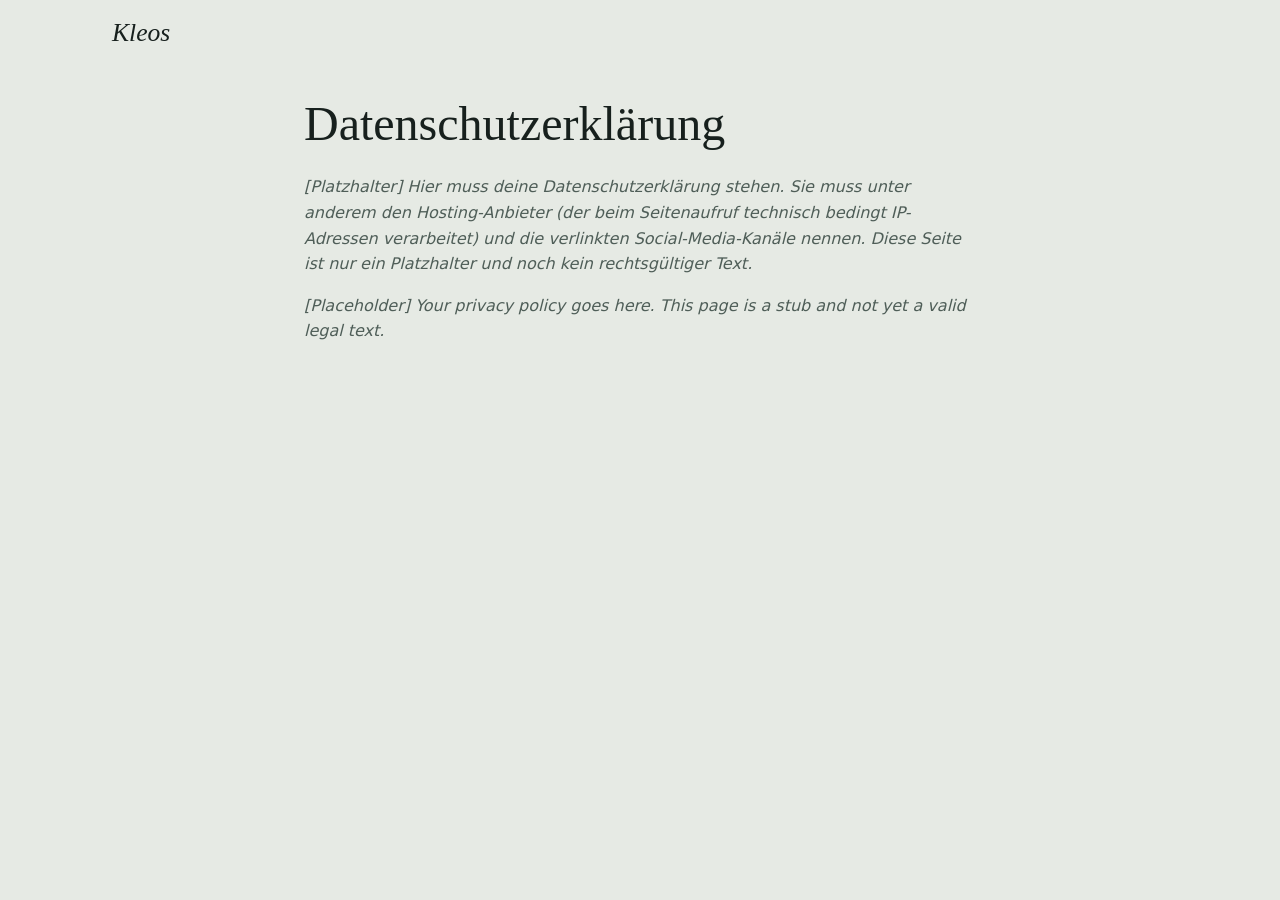
==== datenschutz.html @ c422bf6f "Init" ====
<!doctype html>
<html lang="de">
<head>
  <meta charset="utf-8">
  <meta name="viewport" content="width=device-width, initial-scale=1">
  <meta name="color-scheme" content="light dark">
  <title>Datenschutz – Kleos</title>
  <link rel="stylesheet" href="style.css">
</head>
<body>
  <header class="wrap bar"><a class="brand" href="index.html">Kleos</a></header>
  <main class="wrap legal">
    <h1>Datenschutzerklärung</h1>
    <p class="ph-text">[Platzhalter] Hier muss deine Datenschutzerklärung stehen. Sie muss unter anderem den Hosting-Anbieter (der beim Seitenaufruf technisch bedingt IP-Adressen verarbeitet) und die verlinkten Social-Media-Kanäle nennen. Diese Seite ist nur ein Platzhalter und noch kein rechtsgültiger Text.</p>
    <p class="ph-text">[Placeholder] Your privacy policy goes here. This page is a stub and not yet a valid legal text.</p>
  </main>
</body>
</html>
---- style.css ----
/* Kleos: layout concept
   Left-aligned, one oversized italic wordmark as the single bold move,
   everything else quiet: hairline-ruled sections with the heading in a
   narrow left column. Palette: stone with a green bias, oxidised-bronze
   (verdigris) accent. No external fonts or requests. */

:root {
  color-scheme: light;
  --bg: #E6EAE4;
  --surface: #F0F3EC;
  --fg: #17201D;
  --muted: #4F5E58;
  --line: #C2CBC4;
  --accent: #1F6B5C;
  --accent-ink: #F0F3EC;
  --scrim: rgba(8, 14, 12, .78);
  --display: "Bodoni 72", "Bodoni MT", Didot, "Hoefler Text", "Palatino Linotype", Georgia, serif;
  --body: system-ui, -apple-system, "Segoe UI", Roboto, "Helvetica Neue", Arial, sans-serif;
  --gutter: clamp(1rem, 4vw, 3rem);
}

@media (prefers-color-scheme: dark) {
  :root {
    color-scheme: dark;
    --bg: #0E1513;
    --surface: #16201D;
    --fg: #E4EBE6;
    --muted: #9CAAA4;
    --line: #2B3934;
    --accent: #6CC4AF;
    --accent-ink: #0E1513;
    --scrim: rgba(0, 0, 0, .7);
  }
}

* { box-sizing: border-box; }
[hidden] { display: none !important; }
html { scroll-behavior: smooth; -webkit-text-size-adjust: 100%; }
@media (prefers-reduced-motion: reduce) { html { scroll-behavior: auto; } }

body {
  margin: 0;
  background: var(--bg);
  color: var(--fg);
  font: 1rem/1.6 var(--body);
}

img { max-width: 100%; display: block; }
a { color: var(--accent); }
a:focus-visible, button:focus-visible {
  outline: 2px solid var(--accent);
  outline-offset: 3px;
}

.wrap {
  width: 100%;
  max-width: 72rem;
  margin-inline: auto;
  padding-inline: var(--gutter);
}

.skip { position: absolute; left: -999px; top: 0; }
.skip:focus { left: 1rem; top: 1rem; z-index: 20; padding: .5rem 1rem; background: var(--bg); color: var(--fg); }

/* ---------- Header ---------- */
.bar {
  display: flex;
  flex-wrap: wrap;
  align-items: center;
  justify-content: space-between;
  gap: .75rem 2rem;
  padding-block: 1.25rem;
}
.brand {
  font: italic 400 1.6rem/1 var(--display);
  color: var(--fg);
  text-decoration: none;
}
.nav { display: flex; flex-wrap: wrap; gap: .25rem 1.5rem; font-size: .95rem; }
.nav a {
  color: var(--fg);
  text-decoration: none;
  padding-block: .25rem;
  border-bottom: 1px solid transparent;
}
.nav a:hover { border-bottom-color: var(--accent); }

.lang { display: flex; border: 1px solid var(--line); }
.lang button {
  background: none;
  border: 0;
  padding: .3rem .7rem;
  font: 600 .8rem var(--body);
  letter-spacing: .08em;
  color: var(--muted);
  cursor: pointer;
}
.lang button[aria-pressed="true"] { background: var(--fg); color: var(--bg); }

/* ---------- Hero ---------- */
.hero { padding-block: clamp(1.5rem, 5vw, 4rem) clamp(2.5rem, 6vw, 5rem); }
.eyebrow {
  display: flex;
  flex-wrap: wrap;
  align-items: baseline;
  gap: .5rem 1.25rem;
  margin: 0;
  font-size: .8rem;
  letter-spacing: .16em;
  text-transform: uppercase;
  color: var(--muted);
}
.greek { color: var(--accent); font-weight: 600; letter-spacing: .3em; }
.wordmark {
  margin: .05em 0 0;
  padding-bottom: .08em;
  max-width: 100%;
  font: italic 400 clamp(5.5rem, 28vw, 20rem)/.8 var(--display);
  letter-spacing: -.04em;
}
.hero-foot {
  display: grid;
  grid-template-columns: minmax(0, 1fr) auto;
  gap: 1.5rem 3rem;
  align-items: end;
  margin-top: clamp(1.5rem, 4vw, 3rem);
}
.gloss {
  margin: 0;
  max-width: 30ch;
  font: 400 clamp(1.35rem, 2.6vw, 1.9rem)/1.3 var(--display);
}
.actions { display: flex; flex-wrap: wrap; gap: .75rem; margin: 0; }
@media (max-width: 44rem) { .hero-foot { grid-template-columns: minmax(0, 1fr); } }

.btn {
  display: inline-flex;
  align-items: center;
  gap: .55rem;
  padding: .8rem 1.25rem;
  border: 1px solid var(--fg);
  border-radius: 2px;
  color: var(--fg);
  background: transparent;
  font: 600 .95rem var(--body);
  text-decoration: none;
}
.btn svg { width: 1.1em; height: 1.1em; flex: none; }
.btn.primary { background: var(--accent); border-color: var(--accent); color: var(--accent-ink); }
.btn.off { border-style: dashed; color: var(--muted); border-color: var(--line); }
@media (prefers-reduced-motion: no-preference) {
  .btn, .soc, .nav a { transition: background-color .15s, border-color .15s, color .15s; }
}
.btn:hover { border-color: var(--accent); }
.btn.primary:hover { filter: brightness(1.08); }

/* ---------- Sections ---------- */
.section-grid {
  display: grid;
  grid-template-columns: minmax(0, 13rem) minmax(0, 1fr);
  gap: 1.5rem 2rem;
  padding-block: clamp(2.5rem, 6vw, 4.5rem);
  border-top: 1px solid var(--line);
}
.section-grid > h2 {
  margin: 0;
  font: 400 clamp(1.6rem, 3vw, 2.1rem)/1.15 var(--display);
}
@media (max-width: 48rem) { .section-grid { grid-template-columns: minmax(0, 1fr); } }
.section-body { min-width: 0; }
.lead { margin: 0 0 1.5rem; color: var(--muted); max-width: 40rem; }

/* Premise */
.prose p { margin: 0 0 1rem; max-width: 40rem; }
.prose .lede { font: 400 clamp(1.3rem, 2.4vw, 1.7rem)/1.4 var(--display); }
.ph-text { color: var(--muted); font-style: italic; }
.facts {
  display: grid;
  grid-template-columns: repeat(auto-fit, minmax(11rem, 1fr));
  gap: 1px;
  margin: 2rem 0 0;
  background: var(--line);
  border: 1px solid var(--line);
}
.facts div { background: var(--bg); padding: 1rem 1.1rem; }
.facts dt { font-size: .75rem; letter-spacing: .14em; text-transform: uppercase; color: var(--muted); }
.facts dd { margin: .3rem 0 0; font: 400 1.25rem/1.3 var(--display); }

/* Gallery */
.gallery {
  display: grid;
  grid-template-columns: repeat(2, minmax(0, 1fr));
  grid-auto-rows: 9rem;
  gap: .75rem;
}
.tile {
  position: relative;
  overflow: hidden;
  padding: 0;
  border: 0;
  border-radius: 2px;
  background: var(--surface);
  color: inherit;
  text-align: left;
}
button.tile { cursor: zoom-in; }
.tile img { width: 100%; height: 100%; object-fit: cover; }
.tile:nth-child(6n+1) { grid-column: span 2; grid-row: span 2; }
.cap {
  position: absolute;
  inset: auto 0 0 0;
  padding: 1.5rem 1rem .75rem;
  background: linear-gradient(transparent, var(--scrim));
  color: #fff;
  font-size: .85rem;
}
.tile.ph {
  border: 1px dashed var(--line);
  background:
    repeating-linear-gradient(135deg, transparent 0 11px, color-mix(in srgb, var(--accent) 14%, transparent) 11px 12px),
    linear-gradient(160deg, color-mix(in srgb, var(--accent) 22%, var(--surface)), var(--surface));
}
.tile.ph .cap { background: none; color: var(--muted); }

@media (min-width: 40rem) {
  .gallery { grid-template-columns: repeat(6, minmax(0, 1fr)); grid-auto-rows: clamp(5rem, 11vw, 8.5rem); }
  .tile:nth-child(6n+1) { grid-column: span 4; grid-row: span 3; }
  .tile:nth-child(6n+2) { grid-column: span 2; grid-row: span 2; }
  .tile:nth-child(6n+3) { grid-column: span 2; grid-row: span 1; }
  .tile:nth-child(6n+4), .tile:nth-child(6n+5), .tile:nth-child(6n+6) { grid-column: span 2; grid-row: span 2; }
}

dialog#lightbox {
  width: min(92vw, 70rem);
  max-height: 92vh;
  padding: 0;
  border: 0;
  background: transparent;
  color: #fff;
  overflow: visible;
}
dialog#lightbox::backdrop { background: rgba(5, 9, 8, .9); }
dialog#lightbox img { max-width: 100%; max-height: 80vh; margin: 0 auto; }
dialog#lightbox p { margin: .75rem 0 0; text-align: center; font-size: .9rem; }
dialog#lightbox .close {
  position: absolute;
  top: -2.75rem;
  right: 0;
  padding: .4rem .8rem;
  background: none;
  border: 1px solid rgba(255, 255, 255, .5);
  color: #fff;
  font: 600 .85rem var(--body);
  cursor: pointer;
}

/* Downloads */
.dl-group + .dl-group { margin-top: 2.5rem; }
.dl-group h3 {
  margin: 0 0 .5rem;
  font-size: .8rem;
  font-weight: 600;
  letter-spacing: .16em;
  text-transform: uppercase;
  color: var(--muted);
}
.dl {
  display: grid;
  grid-template-columns: minmax(0, 1fr) auto;
  gap: .5rem 1.5rem;
  align-items: center;
  padding-block: 1.1rem;
  border-top: 1px solid var(--line);
}
.dl:last-child { border-bottom: 1px solid var(--line); }
.dl h4 { margin: 0; font: 400 1.4rem/1.25 var(--display); }
.dl p { margin: .2rem 0 0; color: var(--muted); }
.dl .meta { font-size: .85rem; font-variant-numeric: tabular-nums; margin-top: .4rem; }
@media (max-width: 36rem) { .dl { grid-template-columns: minmax(0, 1fr); } .dl .btn { justify-self: start; } }

/* Social */
.social {
  list-style: none;
  margin: 0;
  padding: 0;
  display: grid;
  grid-template-columns: repeat(auto-fit, minmax(14rem, 1fr));
  gap: .75rem;
}
.soc {
  display: flex;
  justify-content: space-between;
  align-items: center;
  padding: 1rem 1.1rem;
  border: 1px solid var(--line);
  border-radius: 2px;
  color: var(--fg);
  text-decoration: none;
  font: 400 1.25rem/1.2 var(--display);
}
.soc:hover { border-color: var(--accent); color: var(--accent); }

/* Footer */
.foot {
  display: flex;
  flex-wrap: wrap;
  justify-content: space-between;
  gap: .5rem 2rem;
  padding-block: 2rem 3rem;
  border-top: 1px solid var(--line);
  color: var(--muted);
  font-size: .9rem;
}
.foot a { color: inherit; }
.foot nav { display: flex; gap: 1.25rem; }

/* Legal pages */
.legal { padding-block: 2rem 4rem; max-width: 48rem; }
.legal h1 { font: 400 clamp(2rem, 5vw, 3rem)/1.1 var(--display); margin: 0 0 1.5rem; }
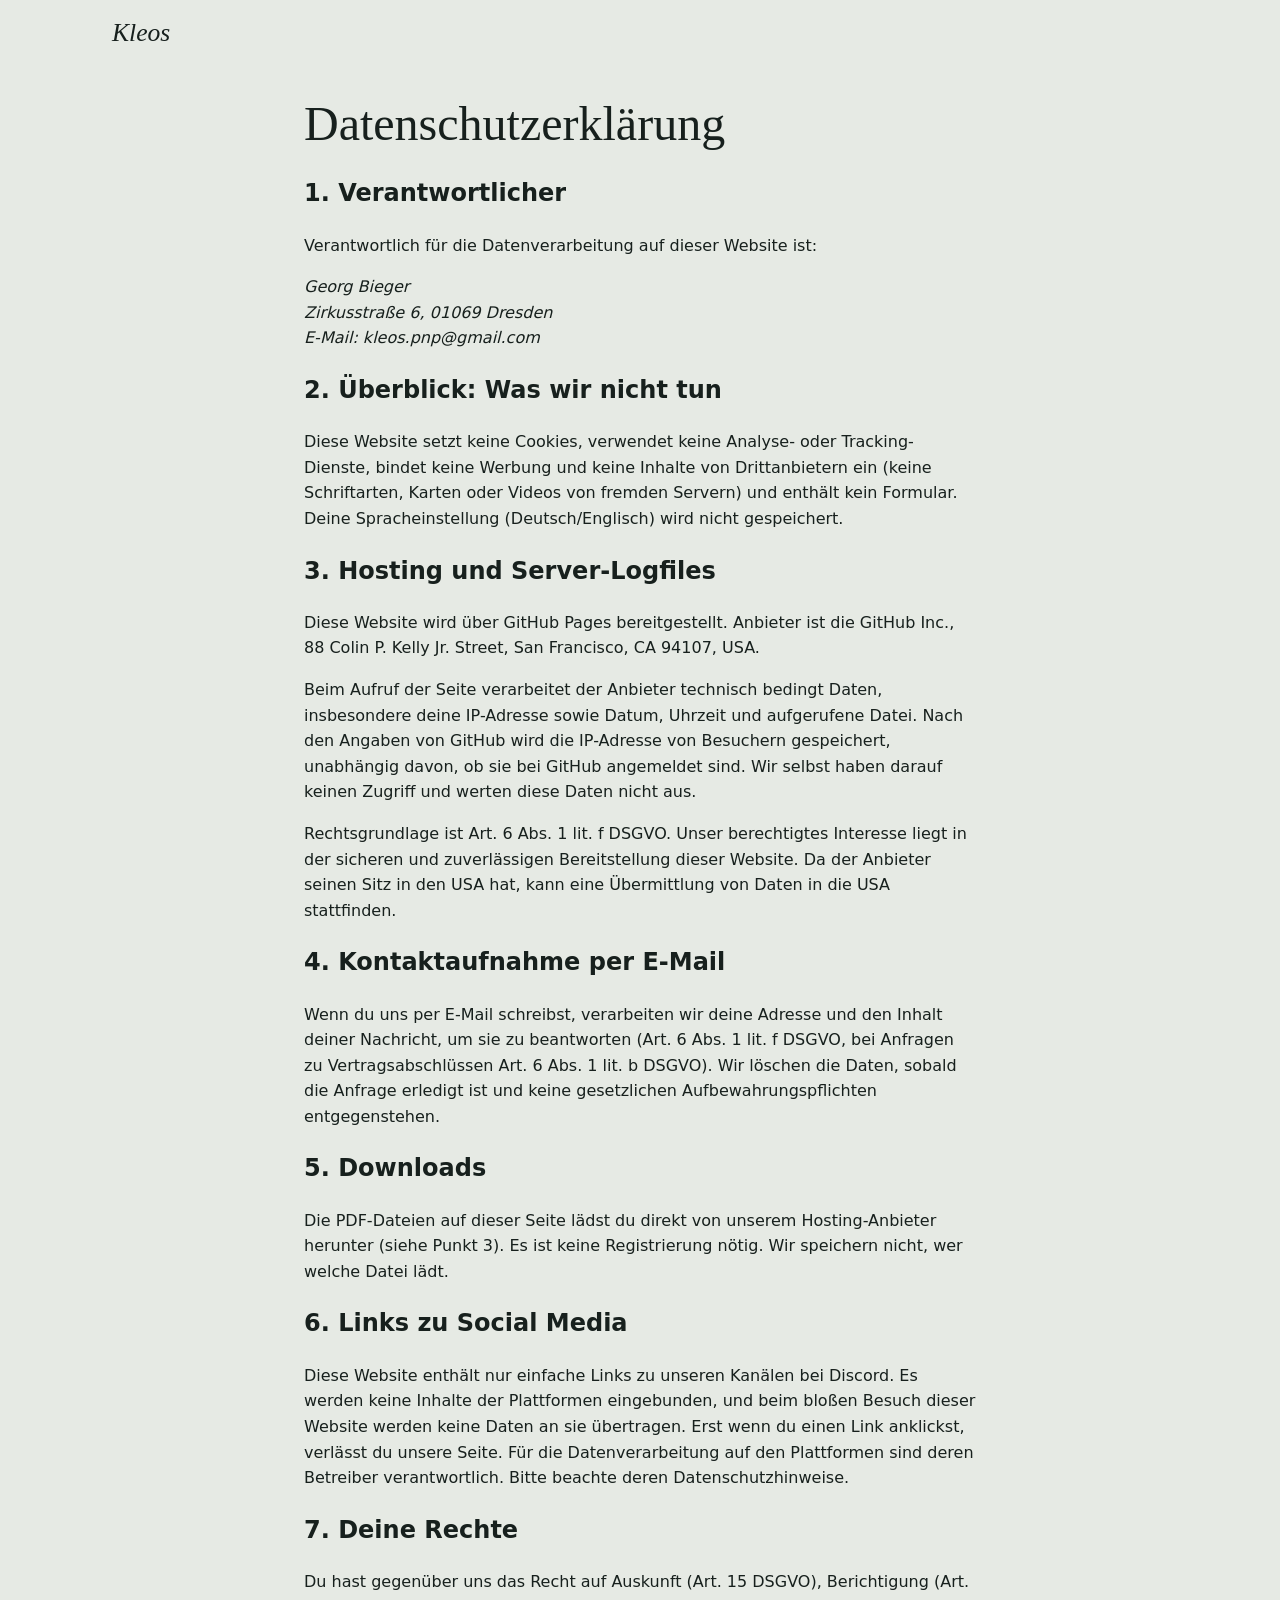
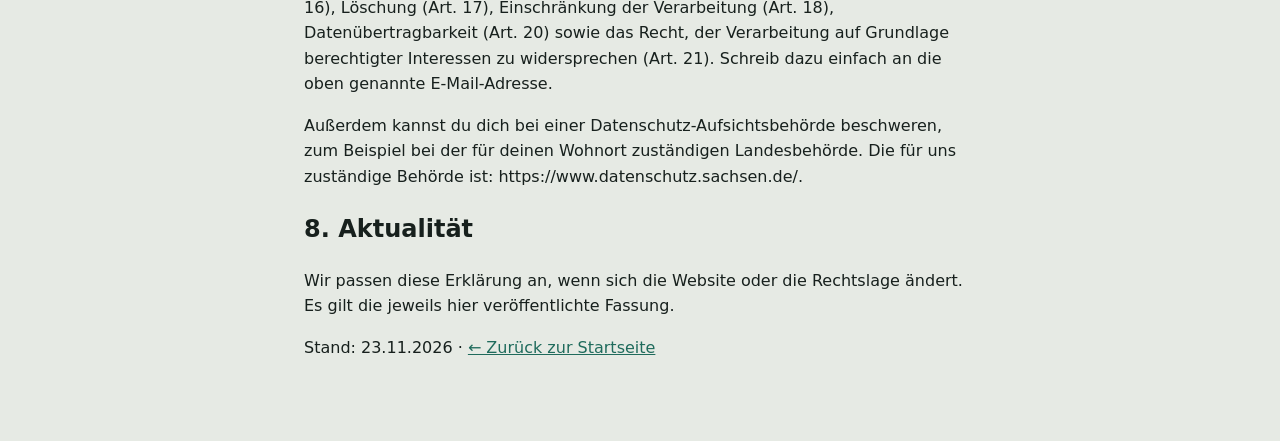
==== commit 649526d7: "NEW Impressum + Datenschutz" ====
--- a/datenschutz.html
+++ b/datenschutz.html
@@ -4,6 +4,7 @@
   <meta charset="utf-8">
   <meta name="viewport" content="width=device-width, initial-scale=1">
   <meta name="color-scheme" content="light dark">
+  <meta name="robots" content="noindex">
   <title>Datenschutz – Kleos</title>
   <link rel="stylesheet" href="style.css">
 </head>
@@ -11,8 +12,39 @@
   <header class="wrap bar"><a class="brand" href="index.html">Kleos</a></header>
   <main class="wrap legal">
     <h1>Datenschutzerklärung</h1>
-    <p class="ph-text">[Platzhalter] Hier muss deine Datenschutzerklärung stehen. Sie muss unter anderem den Hosting-Anbieter (der beim Seitenaufruf technisch bedingt IP-Adressen verarbeitet) und die verlinkten Social-Media-Kanäle nennen. Diese Seite ist nur ein Platzhalter und noch kein rechtsgültiger Text.</p>
-    <p class="ph-text">[Placeholder] Your privacy policy goes here. This page is a stub and not yet a valid legal text.</p>
+    <h2>1. Verantwortlicher</h2>
+    <p>Verantwortlich für die Datenverarbeitung auf dieser Website ist:</p>
+    <address>
+      Georg Bieger<br>
+      Zirkusstraße 6, 01069 Dresden<br>
+      E-Mail: kleos.pnp@gmail.com
+    </address>
+
+    <h2>2. Überblick: Was wir nicht tun</h2>
+    <p>Diese Website setzt keine Cookies, verwendet keine Analyse- oder Tracking-Dienste, bindet keine Werbung und keine Inhalte von Drittanbietern ein (keine Schriftarten, Karten oder Videos von fremden Servern) und enthält kein Formular. Deine Spracheinstellung (Deutsch/Englisch) wird nicht gespeichert.</p>
+
+    <h2>3. Hosting und Server-Logfiles</h2>
+    <p>Diese Website wird über GitHub Pages bereitgestellt. Anbieter ist die GitHub Inc., 88 Colin P. Kelly Jr. Street, San Francisco, CA 94107, USA.</p>
+    <p>Beim Aufruf der Seite verarbeitet der Anbieter technisch bedingt Daten, insbesondere deine IP-Adresse sowie Datum, Uhrzeit und aufgerufene Datei. Nach den Angaben von GitHub wird die IP-Adresse von Besuchern gespeichert, unabhängig davon, ob sie bei GitHub angemeldet sind. Wir selbst haben darauf keinen Zugriff und werten diese Daten nicht aus.</p>
+    <p>Rechtsgrundlage ist Art. 6 Abs. 1 lit. f DSGVO. Unser berechtigtes Interesse liegt in der sicheren und zuverlässigen Bereitstellung dieser Website. Da der Anbieter seinen Sitz in den USA hat, kann eine Übermittlung von Daten in die USA stattfinden.</p>
+
+    <h2>4. Kontaktaufnahme per E-Mail</h2>
+    <p>Wenn du uns per E-Mail schreibst, verarbeiten wir deine Adresse und den Inhalt deiner Nachricht, um sie zu beantworten (Art. 6 Abs. 1 lit. f DSGVO, bei Anfragen zu Vertragsabschlüssen Art. 6 Abs. 1 lit. b DSGVO). Wir löschen die Daten, sobald die Anfrage erledigt ist und keine gesetzlichen Aufbewahrungspflichten entgegenstehen.</p>
+
+    <h2>5. Downloads</h2>
+    <p>Die PDF-Dateien auf dieser Seite lädst du direkt von unserem Hosting-Anbieter herunter (siehe Punkt 3). Es ist keine Registrierung nötig. Wir speichern nicht, wer welche Datei lädt.</p>
+
+    <h2>6. Links zu Social Media</h2>
+    <p>Diese Website enthält nur einfache Links zu unseren Kanälen bei Discord. Es werden keine Inhalte der Plattformen eingebunden, und beim bloßen Besuch dieser Website werden keine Daten an sie übertragen. Erst wenn du einen Link anklickst, verlässt du unsere Seite. Für die Datenverarbeitung auf den Plattformen sind deren Betreiber verantwortlich. Bitte beachte deren Datenschutzhinweise.</p>
+
+    <h2>7. Deine Rechte</h2>
+    <p>Du hast gegenüber uns das Recht auf Auskunft (Art. 15 DSGVO), Berichtigung (Art. 16), Löschung (Art. 17), Einschränkung der Verarbeitung (Art. 18), Datenübertragbarkeit (Art. 20) sowie das Recht, der Verarbeitung auf Grundlage berechtigter Interessen zu widersprechen (Art. 21). Schreib dazu einfach an die oben genannte E-Mail-Adresse.</p>
+    <p>Außerdem kannst du dich bei einer Datenschutz-Aufsichtsbehörde beschweren, zum Beispiel bei der für deinen Wohnort zuständigen Landesbehörde. Die für uns zuständige Behörde ist: https://www.datenschutz.sachsen.de/.</p>
+
+    <h2>8. Aktualität</h2>
+    <p>Wir passen diese Erklärung an, wenn sich die Website oder die Rechtslage ändert. Es gilt die jeweils hier veröffentlichte Fassung.</p>
+
+    <p class="stand">Stand: 23.11.2026 · <a href="index.html">← Zurück zur Startseite</a></p>
   </main>
 </body>
 </html>
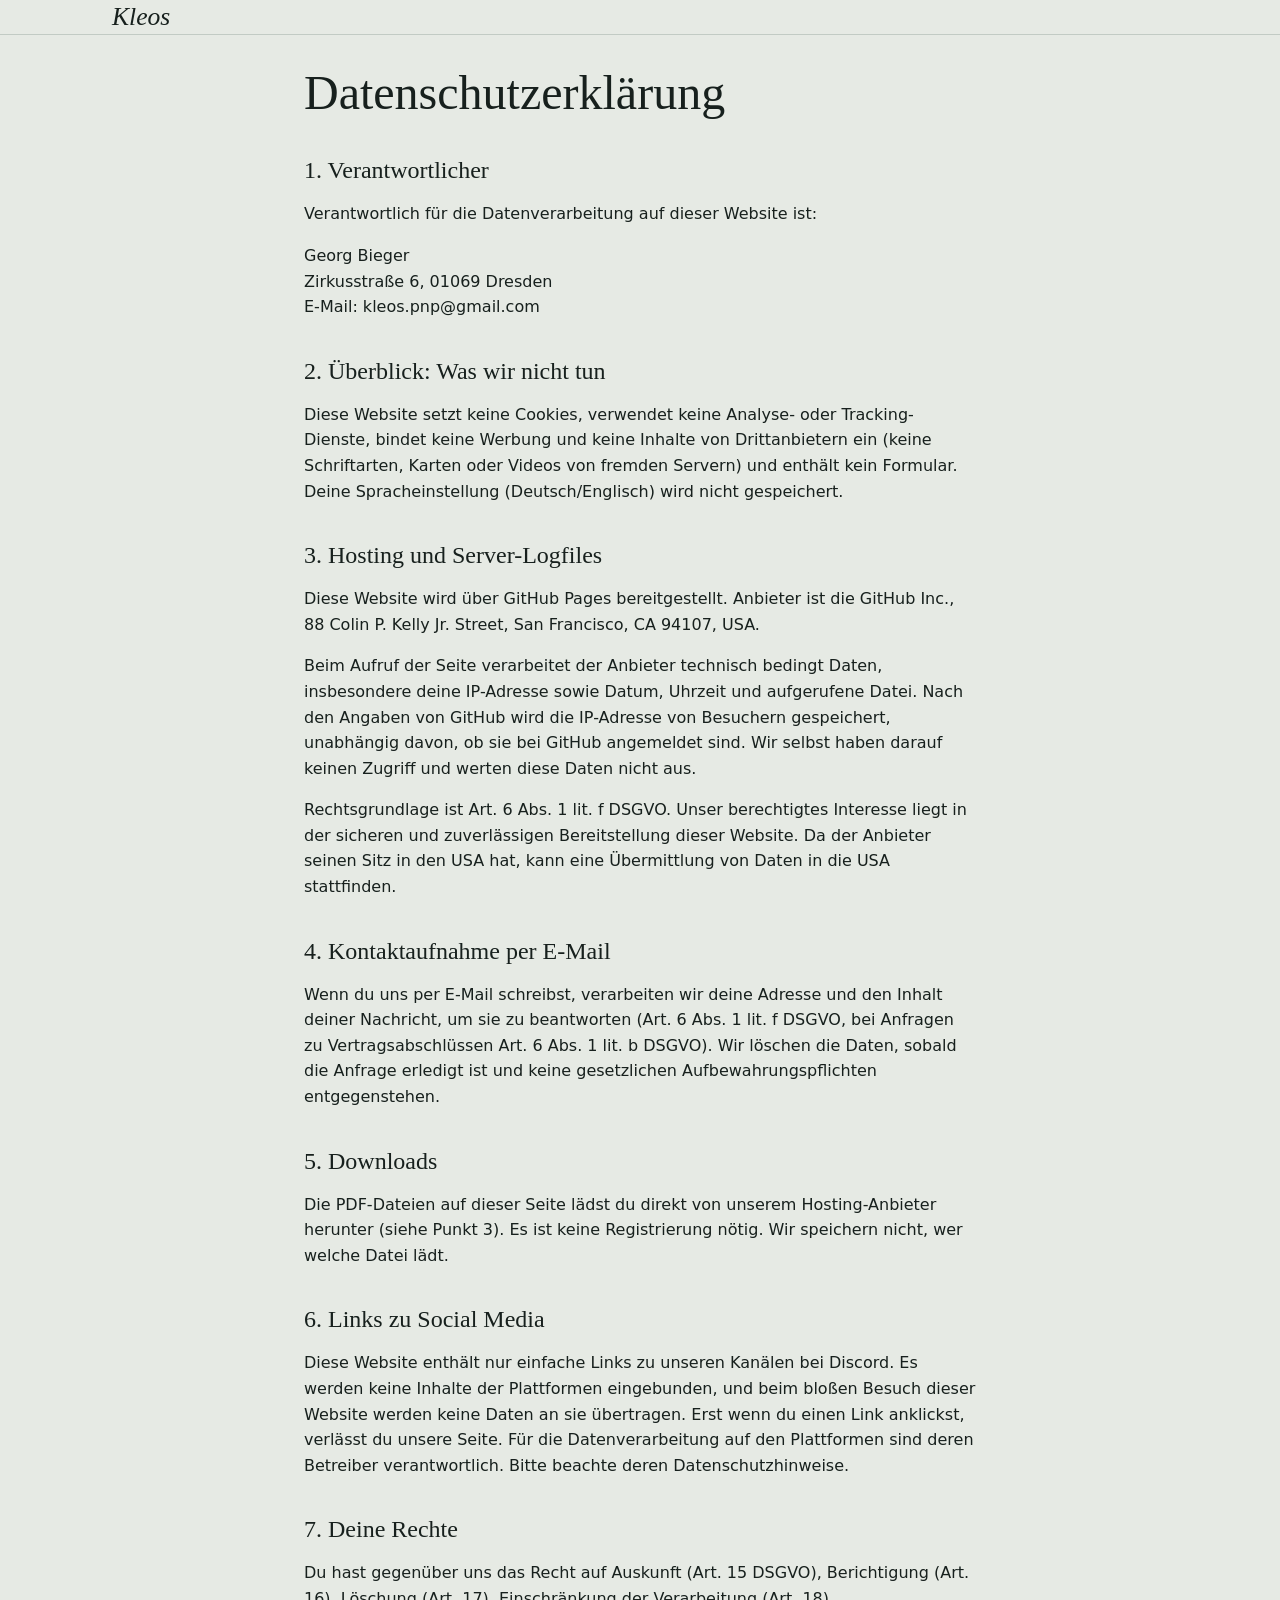
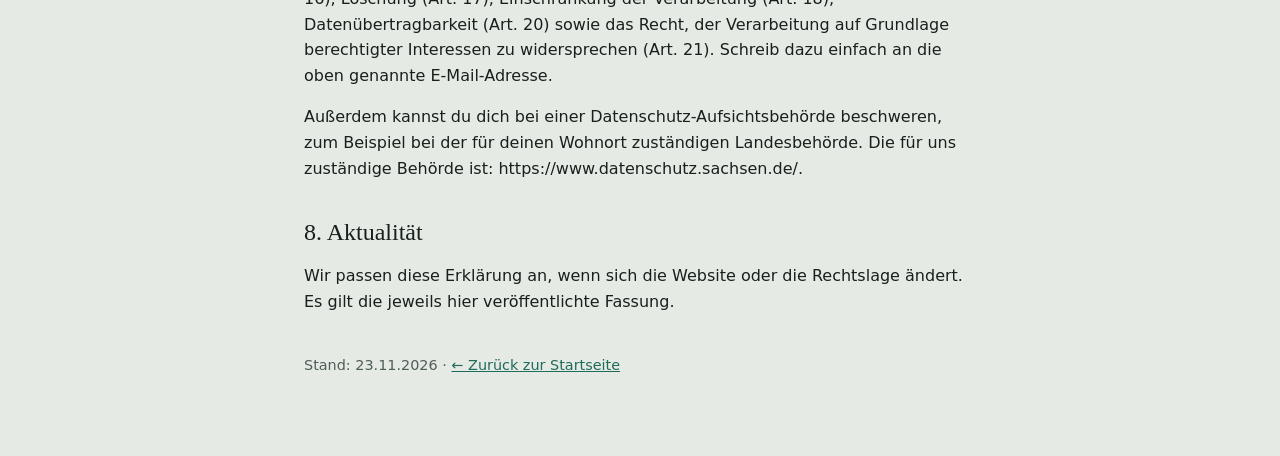
==== commit e8fa7e31: "DEV navigation" ====
--- a/datenschutz.html
+++ b/datenschutz.html
@@ -9,7 +9,7 @@
   <link rel="stylesheet" href="style.css">
 </head>
 <body>
-  <header class="wrap bar"><a class="brand" href="index.html">Kleos</a></header>
+  <header class="site-header"><div class="wrap bar"><a class="brand" href="index.html">Kleos</a></div></header>
   <main class="wrap legal">
     <h1>Datenschutzerklärung</h1>
     <h2>1. Verantwortlicher</h2>
--- a/style.css
+++ b/style.css
@@ -14,6 +14,8 @@
   --accent: #1F6B5C;
   --accent-ink: #F0F3EC;
   --scrim: rgba(8, 14, 12, .78);
+  --hot: #A24A12;
+  --idea: #3F5FA8;
   --display: "Bodoni 72", "Bodoni MT", Didot, "Hoefler Text", "Palatino Linotype", Georgia, serif;
   --body: system-ui, -apple-system, "Segoe UI", Roboto, "Helvetica Neue", Arial, sans-serif;
   --gutter: clamp(1rem, 4vw, 3rem);
@@ -30,12 +32,14 @@
     --accent: #6CC4AF;
     --accent-ink: #0E1513;
     --scrim: rgba(0, 0, 0, .7);
+    --hot: #F0A268;
+    --idea: #8FB0F0;
   }
 }
 
 * { box-sizing: border-box; }
 [hidden] { display: none !important; }
-html { scroll-behavior: smooth; -webkit-text-size-adjust: 100%; }
+html { scroll-behavior: smooth; scroll-padding-top: var(--header-height, 12rem); -webkit-text-size-adjust: 100%; }
 @media (prefers-reduced-motion: reduce) { html { scroll-behavior: auto; } }
 
 body {
@@ -63,20 +67,27 @@
 .skip:focus { left: 1rem; top: 1rem; z-index: 20; padding: .5rem 1rem; background: var(--bg); color: var(--fg); }
 
 /* ---------- Header ---------- */
+.site-header {
+  position: sticky;
+  top: 0;
+  z-index: 10;
+  background: var(--bg);
+  border-bottom: 1px solid var(--line);
+}
 .bar {
   display: flex;
   flex-wrap: wrap;
   align-items: center;
   justify-content: space-between;
-  gap: .75rem 2rem;
-  padding-block: 1.25rem;
+  gap: .25rem .75rem;
+  padding-block: .25rem;
 }
 .brand {
   font: italic 400 1.6rem/1 var(--display);
   color: var(--fg);
   text-decoration: none;
 }
-.nav { display: flex; flex-wrap: wrap; gap: .25rem 1.5rem; font-size: .95rem; }
+.nav { display: flex; flex-wrap: wrap; gap: 0 1.5rem; font-size: .95rem; }
 .nav a {
   color: var(--fg);
   text-decoration: none;
@@ -84,6 +95,20 @@
   border-bottom: 1px solid transparent;
 }
 .nav a:hover { border-bottom-color: var(--accent); }
+
+@media (max-width: 48rem) {
+  html { scroll-padding-bottom: var(--nav-height, 10rem); }
+  .home { padding-bottom: var(--nav-height, 10rem); }
+  .nav {
+    position: fixed;
+    inset: auto 0 0;
+    justify-content: center;
+    gap: 0 1.5rem;
+    padding: .25rem var(--gutter) calc(.25rem + env(safe-area-inset-bottom, 0px));
+    background: var(--bg);
+    border-top: 1px solid var(--line);
+  }
+}
 
 .lang { display: flex; border: 1px solid var(--line); }
 .lang button {
@@ -98,7 +123,13 @@
 .lang button[aria-pressed="true"] { background: var(--fg); color: var(--bg); }
 
 /* ---------- Hero ---------- */
-.hero { padding-block: clamp(1.5rem, 5vw, 4rem) clamp(2.5rem, 6vw, 5rem); }
+.hero {
+  display: grid;
+  grid-template-columns: minmax(0, 1fr);
+  gap: 2rem;
+  padding-block: clamp(1.5rem, 5vw, 4rem) clamp(2.5rem, 6vw, 5rem);
+}
+.hero-main { min-width: 0; }
 .eyebrow {
   display: flex;
   flex-wrap: wrap;
@@ -132,6 +163,27 @@
 }
 .actions { display: flex; flex-wrap: wrap; gap: .75rem; margin: 0; }
 @media (max-width: 44rem) { .hero-foot { grid-template-columns: minmax(0, 1fr); } }
+
+.hero-art { margin: 0; justify-self: center; width: min(100%, 26rem); }
+.hero-art button {
+  display: block;
+  width: 100%;
+  padding: 0;
+  border: 0;
+  background: none;
+  cursor: zoom-in;
+}
+.hero-art img { width: 100%; height: auto; aspect-ratio: 800 / 1074; }
+
+@media (min-width: 56rem) {
+  .hero.hero-side {
+    grid-template-columns: minmax(0, 1fr) clamp(15rem, 34%, 26rem);
+    gap: 2rem 3rem;
+    align-items: center;
+  }
+  .hero-side .wordmark { font-size: clamp(5.5rem, 18vw, 18rem); }
+  .hero-side .hero-foot { grid-template-columns: minmax(0, 1fr); align-items: start; }
+}
 
 .btn {
   display: inline-flex;
@@ -173,6 +225,8 @@
 /* Premise */
 .prose p { margin: 0 0 1rem; max-width: 40rem; }
 .prose .lede { font: 400 clamp(1.3rem, 2.4vw, 1.7rem)/1.4 var(--display); }
+.prose .lede.has-subtitle { margin-bottom: .25rem; }
+.prose .premise-subtitle { color: var(--muted); margin-bottom: 1.5rem; }
 .ph-text { color: var(--muted); font-style: italic; }
 .facts {
   display: grid;
@@ -185,6 +239,50 @@
 .facts div { background: var(--bg); padding: 1rem 1.1rem; }
 .facts dt { font-size: .75rem; letter-spacing: .14em; text-transform: uppercase; color: var(--muted); }
 .facts dd { margin: .3rem 0 0; font: 400 1.25rem/1.3 var(--display); }
+
+/* Work in progress */
+.work-updated { margin: 0 0 1rem; color: var(--muted); font-size: .9rem; }
+.work { list-style: none; margin: 0; padding: 0; }
+.wk {
+  display: grid;
+  grid-template-columns: minmax(0, 1fr) auto;
+  gap: .75rem 1.5rem;
+  align-items: start;
+  padding-block: 1.4rem;
+  border-top: 1px solid var(--line);
+}
+.wk-main { min-width: 0; }
+.wk h3 { margin: 0; font: 400 1.5rem/1.25 var(--display); }
+.wk p { margin: .4rem 0 0; max-width: 38rem; }
+.wk ul { margin: .6rem 0 0; padding-left: 1.2rem; max-width: 38rem; }
+.wk li::marker { color: var(--accent); }
+
+.status {
+  --tone: var(--muted);
+  display: inline-block;
+  padding: .45rem .9rem;
+  border: 2px solid var(--tone);
+  border-radius: 999px;
+  background: color-mix(in srgb, var(--tone) 14%, transparent);
+  color: var(--tone);
+  font: 400 1.15rem/1.2 var(--display);
+  text-align: center;
+  white-space: nowrap;
+  transform-origin: right center;
+}
+.status.hot  { --tone: var(--hot); }
+.status.go   { --tone: var(--accent); }
+.status.idea { --tone: var(--idea); }
+.status.rest { --tone: var(--muted); border-style: dashed; }
+.status.plain { --tone: var(--fg); }
+@media (max-width: 36rem) {
+  .wk { grid-template-columns: minmax(0, 1fr); }
+  .status { order: -1; justify-self: start; white-space: normal; transform-origin: left center; }
+}
+@media (prefers-reduced-motion: no-preference) {
+  .status { transition: transform .2s; }
+  .wk:hover .status { transform: rotate(0deg); }
+}
 
 /* Gallery */
 .gallery {
@@ -300,6 +398,20 @@
 }
 .soc:hover { border-color: var(--accent); color: var(--accent); }
 
+/* Footnote */
+.gloss sup { font-size: .5em; line-height: 0; margin-left: .15em; vertical-align: super; }
+.gloss sup a { text-decoration: none; padding: .1em .2em; }
+.gloss sup a:hover { text-decoration: underline; }
+.sr { position: absolute; width: 1px; height: 1px; overflow: hidden; clip: rect(0 0 0 0); white-space: nowrap; }
+.notes { padding-block: 2.5rem 1.5rem; color: var(--muted); font-size: .9rem; }
+.notes ol { margin: 0; padding-left: 1.4rem; max-width: 46rem; }
+.notes li { padding-left: .25rem; scroll-margin-top: 2rem; }
+.notes li::marker { color: var(--accent); font-weight: 600; }
+.notes .back { text-decoration: none; margin-left: .25rem; }
+.notes a { color: var(--accent); }
+.notes li:target { color: var(--fg); }
+.gloss sup { scroll-margin-top: 4rem; }
+
 /* Footer */
 .foot {
   display: flex;
@@ -317,3 +429,9 @@
 /* Legal pages */
 .legal { padding-block: 2rem 4rem; max-width: 48rem; }
 .legal h1 { font: 400 clamp(2rem, 5vw, 3rem)/1.1 var(--display); margin: 0 0 1.5rem; }
+.legal h2 { font: 400 1.5rem/1.25 var(--display); margin: 2.25rem 0 .5rem; }
+.legal p, .legal address, .legal li { max-width: 42rem; }
+.legal address { font-style: normal; margin: 0 0 1rem; }
+.legal ul { padding-left: 1.25rem; }
+.legal .stand { color: var(--muted); font-size: .9rem; margin-top: 2.5rem; }
+.fill { background: color-mix(in srgb, var(--accent) 22%, transparent); color: inherit; padding: 0 .2em; border-radius: 2px; }
